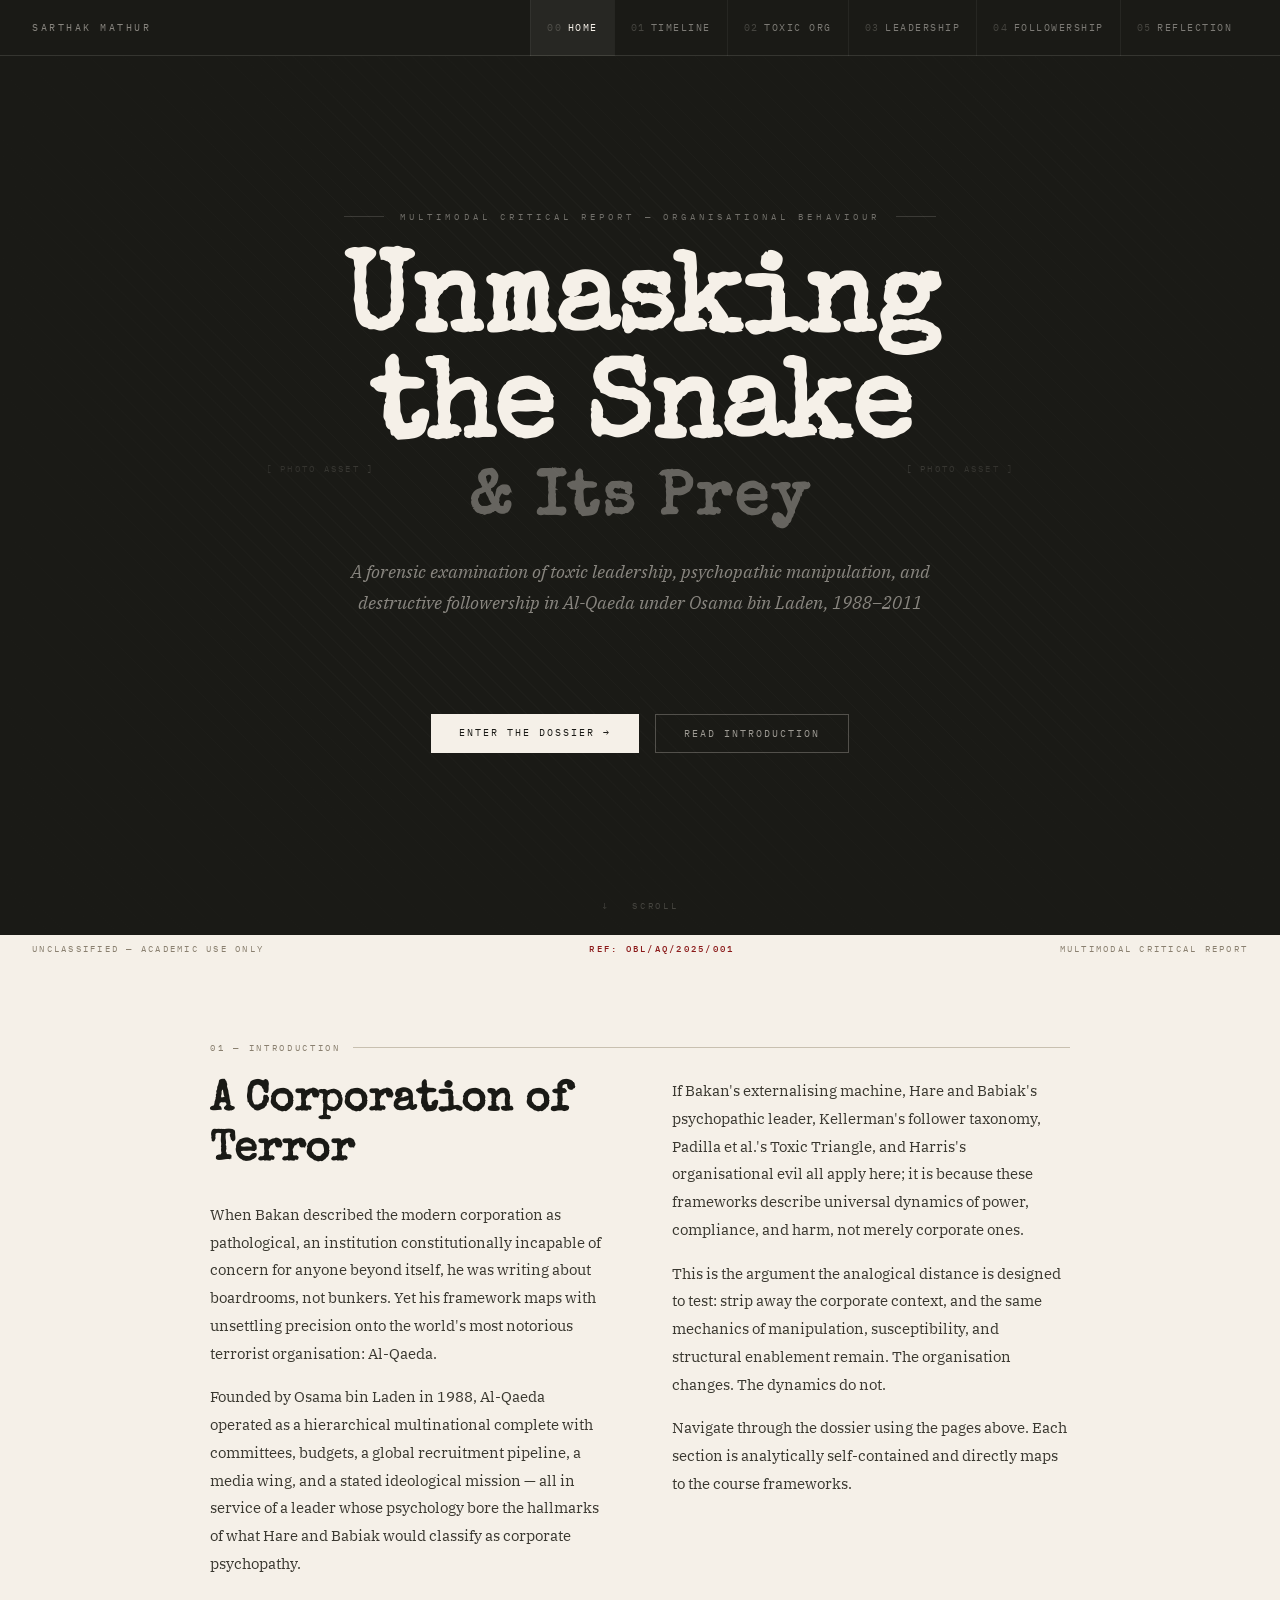
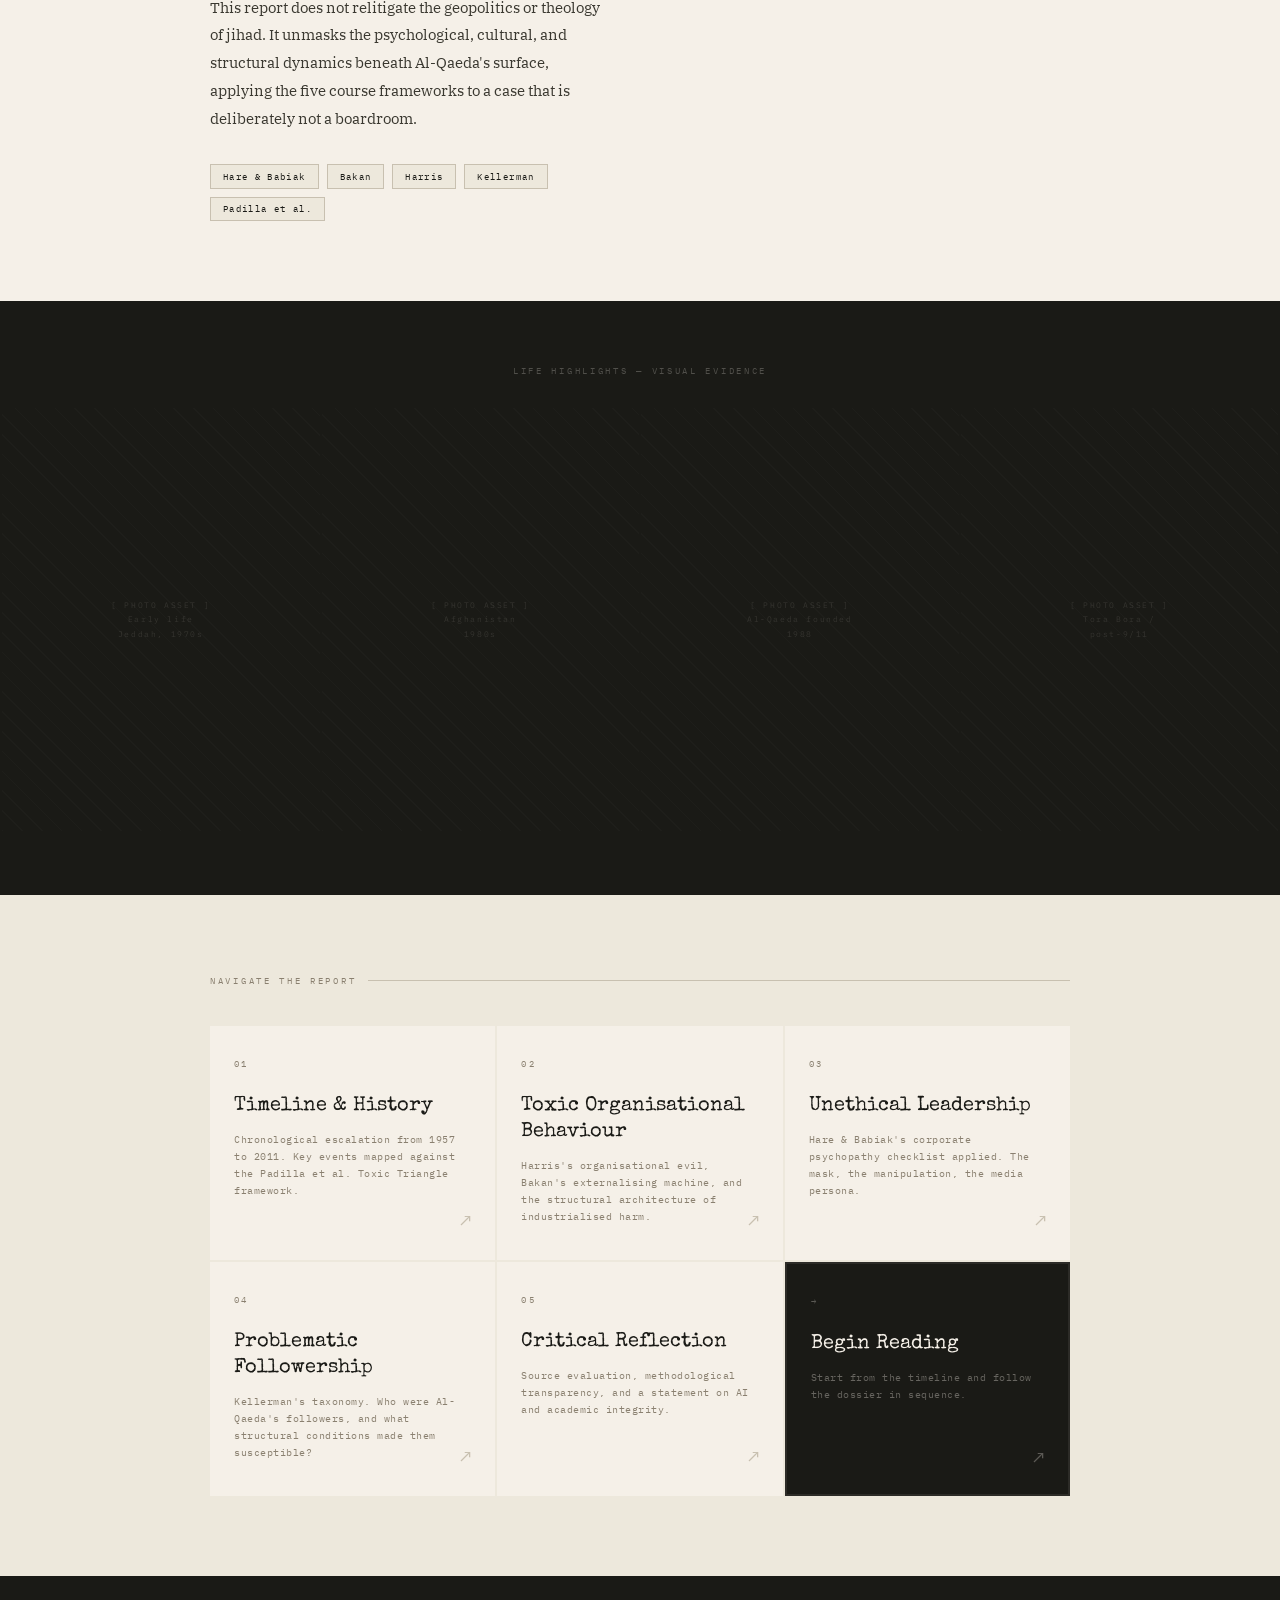
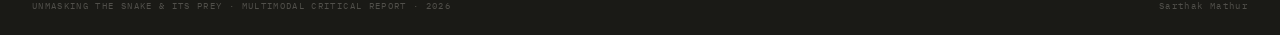
==== index.html @ 71ed33a8 "Initial upload" ====
<!DOCTYPE html>
<html lang="en">
<head>
<meta charset="UTF-8">
<meta name="viewport" content="width=device-width, initial-scale=1.0">
<title>Unmasking the Snake & Its Prey</title>
<link href="https://fonts.googleapis.com/css2?family=Special+Elite&family=IBM+Plex+Mono:wght@300;400;500;700&family=IBM+Plex+Serif:ital,wght@0,300;0,400;0,600;1,300;1,400&display=swap" rel="stylesheet">
<style>
*{margin:0;padding:0;box-sizing:border-box}

:root{
  --paper:#F5F0E8;
  --paper2:#EDE8DC;
  --paper3:#E4DDD0;
  --ink:#1A1A16;
  --ink2:#3A3830;
  --fade:#8A8070;
  --rule:#C8C0B0;
  --accent:#8B1A1A;
  --nav-h:56px;
}

html{scroll-behavior:smooth}

body{
  background:var(--ink);
  font-family:'IBM Plex Serif',serif;
  color:var(--ink);
  overflow-x:hidden;
}

/* ══ NAV ══════════════════════════════════════════════════════ */
nav{
  position:fixed;top:0;left:0;right:0;
  height:var(--nav-h);
  background:var(--ink);
  border-bottom:1px solid rgba(245,240,232,0.12);
  display:flex;align-items:center;
  padding:0 2rem;
  z-index:999;
  gap:0;
}

.nav-brand{
  font-family:'IBM Plex Mono',monospace;
  font-size:10px;
  letter-spacing:0.25em;
  color:rgba(245,240,232,0.5);
  text-transform:uppercase;
  flex-shrink:0;
  margin-right:auto;
}

.nav-links{
  display:flex;
  gap:0;
  list-style:none;
}

.nav-links a{
  font-family:'IBM Plex Mono',monospace;
  font-size:10px;
  letter-spacing:0.15em;
  color:rgba(245,240,232,0.45);
  text-decoration:none;
  padding:0 1rem;
  height:var(--nav-h);
  display:flex;align-items:center;
  border-left:1px solid rgba(245,240,232,0.06);
  transition:color 0.2s, background 0.2s;
  text-transform:uppercase;
}

.nav-links a:hover,.nav-links a.active{
  color:var(--paper);
  background:rgba(245,240,232,0.06);
}

.nav-links a span{
  display:inline-block;
  width:14px;
  color:rgba(245,240,232,0.2);
  margin-right:0.4rem;
}

/* burger for mobile */
.burger{
  display:none;
  flex-direction:column;gap:5px;
  cursor:pointer;padding:8px;margin-left:auto;
}
.burger div{width:22px;height:1px;background:var(--paper);transition:0.3s}

@media(max-width:820px){
  .nav-links{
    display:none;
    position:fixed;
    top:var(--nav-h);left:0;right:0;
    background:var(--ink);
    flex-direction:column;
    border-top:1px solid rgba(245,240,232,0.1);
    padding:0.5rem 0;
  }
  .nav-links.open{display:flex}
  .nav-links a{border-left:none;border-bottom:1px solid rgba(245,240,232,0.06);padding:0.9rem 2rem;height:auto}
  .burger{display:flex}
}

/* ══ HERO ══════════════════════════════════════════════════════ */
.hero{
  min-height:100vh;
  background:var(--ink);
  display:grid;
  grid-template-rows:1fr auto;
  position:relative;
  overflow:hidden;
  padding-top:var(--nav-h);
}

/* bleed photo panel */
.hero-photo-panel{
  position:absolute;
  inset:0;
  display:grid;
  grid-template-columns:1fr 1fr;
}

.hero-photo-panel .ph{
  overflow:hidden;
  position:relative;
}

.hero-photo-panel .ph img{
  width:100%;height:100%;
  object-fit:cover;
  opacity:0.22;
  filter:grayscale(100%);
  display:block;
}

/* placeholder when no image */
.hero-photo-panel .ph.empty{
  background:repeating-linear-gradient(
    45deg,
    rgba(245,240,232,0.015) 0px,
    rgba(245,240,232,0.015) 1px,
    transparent 1px,
    transparent 12px
  );
}

.hero-photo-panel .ph.empty::after{
  content:'[ PHOTO ASSET ]';
  position:absolute;
  top:50%;left:50%;
  transform:translate(-50%,-50%);
  font-family:'IBM Plex Mono',monospace;
  font-size:9px;
  letter-spacing:0.25em;
  color:rgba(245,240,232,0.15);
}

/* gradient overlay on photo panel */
.hero-overlay{
  position:absolute;
  inset:0;
  background:
    linear-gradient(to right, var(--ink) 0%, transparent 30%, transparent 70%, var(--ink) 100%),
    linear-gradient(to bottom, var(--ink) 0%, transparent 20%, transparent 75%, var(--ink) 100%);
}

/* hero content */
.hero-content{
  position:relative;
  z-index:2;
  display:flex;
  flex-direction:column;
  justify-content:center;
  align-items:center;
  text-align:center;
  padding:5rem 2rem 3rem;
  min-height:calc(100vh - 80px);
}

.hero-eyebrow{
  font-family:'IBM Plex Mono',monospace;
  font-size:9px;
  letter-spacing:0.45em;
  color:rgba(245,240,232,0.4);
  margin-bottom:2rem;
  text-transform:uppercase;
  display:flex;align-items:center;gap:1rem;
}

.hero-eyebrow::before,.hero-eyebrow::after{
  content:'';display:block;width:40px;height:1px;
  background:rgba(245,240,232,0.15);
}

.hero-title{
  font-family:'Special Elite',serif;
  font-size:clamp(3rem,9vw,7rem);
  color:var(--paper);
  line-height:0.95;
  letter-spacing:-0.01em;
  margin-bottom:1.5rem;
  max-width:900px;
}

.hero-title em{
  color:rgba(245,240,232,0.35);
  font-style:normal;
  display:block;
  font-size:0.55em;
  letter-spacing:0.05em;
  margin-top:0.4rem;
}

.hero-sub{
  font-family:'IBM Plex Serif',serif;
  font-style:italic;
  font-size:clamp(0.9rem,1.8vw,1.15rem);
  color:rgba(245,240,232,0.5);
  max-width:580px;
  line-height:1.7;
  margin-bottom:3rem;
}

.hero-meta{
  display:flex;
  gap:0;
  font-family:'IBM Plex Mono',monospace;
  font-size:9px;
  letter-spacing:0.15em;
  color:rgba(245,240,232,0.3);
  border:1px solid rgba(245,240,232,0.1);
  flex-wrap:wrap;
  justify-content:center;
}

.hero-meta span{
  padding:0.6rem 1.25rem;
  border-right:1px solid rgba(245,240,232,0.1);
}

.hero-meta span:last-child{border-right:none}

.hero-cta{
  margin-top:3rem;
  display:flex;gap:1rem;flex-wrap:wrap;justify-content:center;
}

.btn{
  font-family:'IBM Plex Mono',monospace;
  font-size:10px;
  letter-spacing:0.2em;
  text-decoration:none;
  padding:0.75rem 1.75rem;
  transition:0.2s;
  text-transform:uppercase;
}

.btn-primary{
  background:var(--paper);
  color:var(--ink);
}

.btn-primary:hover{background:var(--paper2)}

.btn-ghost{
  border:1px solid rgba(245,240,232,0.25);
  color:rgba(245,240,232,0.6);
}

.btn-ghost:hover{
  border-color:rgba(245,240,232,0.5);
  color:var(--paper);
}

/* scroll indicator */
.hero-scroll{
  position:relative;z-index:2;
  padding:1.5rem;
  text-align:center;
  font-family:'IBM Plex Mono',monospace;
  font-size:9px;
  letter-spacing:0.3em;
  color:rgba(245,240,232,0.2);
  animation:bob 2.5s ease-in-out infinite;
}

@keyframes bob{0%,100%{transform:translateY(0)}50%{transform:translateY(5px)}}

/* ══ STAMP BAR ══════════════════════════════════════════════ */
.stamp-bar{
  background:var(--paper);
  padding:0.5rem 2rem;
  display:flex;
  justify-content:space-between;
  align-items:center;
  font-family:'IBM Plex Mono',monospace;
  font-size:9px;
  letter-spacing:0.25em;
  color:var(--fade);
  flex-wrap:wrap;
  gap:0.5rem;
}

.stamp-bar .red{color:var(--accent);font-weight:500}

/* ══ INTRO SECTION ══════════════════════════════════════════ */
.intro-section{
  background:var(--paper);
  padding:5rem 2rem;
}

.intro-inner{
  max-width:860px;
  margin:0 auto;
}

.section-label{
  font-family:'IBM Plex Mono',monospace;
  font-size:9px;
  letter-spacing:0.3em;
  color:var(--fade);
  text-transform:uppercase;
  margin-bottom:1.5rem;
  display:flex;align-items:center;gap:0.75rem;
}

.section-label::after{
  content:'';flex:1;height:1px;background:var(--rule);
}

.intro-grid{
  display:grid;
  grid-template-columns:1fr 1fr;
  gap:4rem;
  align-items:start;
}

@media(max-width:640px){.intro-grid{grid-template-columns:1fr;gap:2rem}}

.intro-heading{
  font-family:'Special Elite',serif;
  font-size:clamp(1.8rem,3.5vw,2.6rem);
  line-height:1.2;
  color:var(--ink);
  margin-bottom:1.5rem;
}

.intro-prose{
  font-size:15px;
  line-height:1.85;
  color:var(--ink2);
}

.intro-prose p{margin-bottom:1rem}
.intro-prose p:last-child{margin-bottom:0}

/* framework pills */
.fw-list{
  display:flex;
  flex-wrap:wrap;
  gap:0.5rem;
  margin-top:2rem;
}

.fw-pill{
  font-family:'IBM Plex Mono',monospace;
  font-size:9px;
  letter-spacing:0.15em;
  color:var(--ink);
  border:1px solid var(--rule);
  padding:0.35rem 0.75rem;
  background:var(--paper2);
}

/* ══ PHOTO STRIP ════════════════════════════════════════════ */
.photo-strip{
  background:var(--ink);
  padding:4rem 0;
}

.photo-strip-label{
  font-family:'IBM Plex Mono',monospace;
  font-size:9px;
  letter-spacing:0.3em;
  color:rgba(245,240,232,0.25);
  text-align:center;
  margin-bottom:2rem;
  text-transform:uppercase;
}

.photo-row{
  display:grid;
  grid-template-columns:repeat(4,1fr);
  gap:2px;
  padding:0 2px;
}

@media(max-width:700px){.photo-row{grid-template-columns:1fr 1fr;gap:2px}}

.photo-card{
  position:relative;
  aspect-ratio:3/4;
  overflow:hidden;
  background:var(--ink2);
}

.photo-card img{
  width:100%;height:100%;
  object-fit:cover;
  display:block;
  filter:grayscale(80%);
  transition:filter 0.4s, transform 0.5s;
}

.photo-card:hover img{filter:grayscale(0%);transform:scale(1.03)}

.photo-card.empty{
  background:repeating-linear-gradient(
    45deg,
    rgba(245,240,232,0.02) 0,rgba(245,240,232,0.02) 1px,
    transparent 1px,transparent 14px
  );
  display:flex;flex-direction:column;
  align-items:center;justify-content:center;
  gap:0.5rem;
}

.photo-card.empty span{
  font-family:'IBM Plex Mono',monospace;
  font-size:8px;
  letter-spacing:0.2em;
  color:rgba(245,240,232,0.12);
  text-align:center;
  padding:0 1rem;
  line-height:1.8;
}

.photo-caption{
  position:absolute;
  bottom:0;left:0;right:0;
  padding:1.5rem 1rem 0.75rem;
  background:linear-gradient(to top, rgba(26,26,22,0.9) 0%, transparent 100%);
  font-family:'IBM Plex Mono',monospace;
  font-size:9px;
  letter-spacing:0.12em;
  color:rgba(245,240,232,0.6);
  line-height:1.5;
}

/* ══ PAGE NAV CARDS ═════════════════════════════════════════ */
.page-nav-section{
  background:var(--paper2);
  padding:5rem 2rem;
}

.page-nav-inner{max-width:860px;margin:0 auto}

.page-nav-grid{
  display:grid;
  grid-template-columns:repeat(3,1fr);
  gap:2px;
  margin-top:2.5rem;
}

@media(max-width:660px){.page-nav-grid{grid-template-columns:1fr}}

.page-card{
  background:var(--paper);
  padding:2rem 1.5rem;
  text-decoration:none;
  display:block;
  transition:background 0.2s;
  border-bottom:3px solid transparent;
  position:relative;
  overflow:hidden;
}

.page-card:hover{
  background:var(--ink);
}

.page-card:hover .pc-num,.page-card:hover .pc-title,.page-card:hover .pc-desc{
  color:var(--paper);
}

.page-card:hover .pc-arrow{color:rgba(245,240,232,0.5)}

.pc-num{
  font-family:'IBM Plex Mono',monospace;
  font-size:9px;
  letter-spacing:0.25em;
  color:var(--fade);
  margin-bottom:1.5rem;
  transition:color 0.2s;
}

.pc-title{
  font-family:'Special Elite',serif;
  font-size:1.25rem;
  color:var(--ink);
  line-height:1.3;
  margin-bottom:0.75rem;
  transition:color 0.2s;
}

.pc-desc{
  font-family:'IBM Plex Mono',monospace;
  font-size:10px;
  color:var(--fade);
  line-height:1.7;
  letter-spacing:0.05em;
  transition:color 0.2s;
}

.pc-arrow{
  position:absolute;
  bottom:1.5rem;right:1.5rem;
  font-family:'IBM Plex Mono',monospace;
  font-size:1.2rem;
  color:var(--rule);
  transition:color 0.2s, transform 0.2s;
}

.page-card:hover .pc-arrow{transform:translate(3px,-3px)}

/* ══ FOOTER ═════════════════════════════════════════════════ */
footer{
  background:var(--ink);
  padding:1.5rem 2rem;
  display:flex;
  justify-content:space-between;
  align-items:center;
  font-family:'IBM Plex Mono',monospace;
  font-size:9px;
  letter-spacing:0.15em;
  color:rgba(245,240,232,0.25);
  flex-wrap:wrap;
  gap:0.5rem;
}

</style>
</head>
<body>

<!-- NAV -->
<nav>
  <div class="nav-brand">Sarthak Mathur</div>
  <ul class="nav-links" id="navLinks">
    <li><a href="index.html" class="active"><span>00</span>HOME</a></li>
    <li><a href="timeline.html"><span>01</span>TIMELINE</a></li>
    <li><a href="toxic-org.html"><span>02</span>TOXIC ORG</a></li>
    <li><a href="leadership.html"><span>03</span>LEADERSHIP</a></li>
    <li><a href="followership.html"><span>04</span>FOLLOWERSHIP</a></li>
    <li><a href="reflection.html"><span>05</span>REFLECTION</a></li>
  </ul>
  <div class="burger" onclick="document.getElementById('navLinks').classList.toggle('open')">
    <div></div><div></div><div></div>
  </div>
</nav>

<!-- HERO -->
<section class="hero">

  <!-- background photo panels -->
  <div class="hero-photo-panel">
    <div class="ph empty">
      <!-- REPLACE: add img tag with your chosen photo 
           e.g. <img src="assets/photo-left.jpg" alt="..."> -->
    </div>
    <div class="ph empty">
      <!-- REPLACE: add img tag with your chosen photo
           e.g. <img src="assets/photo-right.jpg" alt="..."> -->
    </div>
  </div>
  <div class="hero-overlay"></div>

  <div class="hero-content">
    <div class="hero-eyebrow">Multimodal Critical Report — Organisational Behaviour</div>
    <h1 class="hero-title">
      Unmasking<br>the Snake
      <em>& Its Prey</em>
    </h1>
    <p class="hero-sub">
      A forensic examination of toxic leadership, psychopathic manipulation,
      and destructive followership in Al-Qaeda under Osama bin Laden, 1988–2011
    </p>
    <div class="hero-cta">
      <a href="timeline.html" class="btn btn-primary">Enter the Dossier →</a>
      <a href="#intro" class="btn btn-ghost">Read Introduction</a>
    </div>
  </div>

  <div class="hero-scroll">↓ &nbsp; SCROLL</div>
</section>

<!-- STAMP BAR -->
<div class="stamp-bar">
  <span>UNCLASSIFIED — ACADEMIC USE ONLY</span>
  <span class="red">REF: OBL/AQ/2025/001</span>
  <span>MULTIMODAL CRITICAL REPORT</span>
</div>

<!-- INTRODUCTION -->
<section class="intro-section" id="intro">
  <div class="intro-inner">
    <div class="section-label">01 — Introduction</div>
    <div class="intro-grid">
      <div>
        <h2 class="intro-heading">A Corporation of Terror</h2>
        <div class="intro-prose">
          <p>When Bakan described the modern corporation as pathological, an institution constitutionally incapable of concern for anyone beyond itself, he was writing about boardrooms, not bunkers. Yet his framework maps with unsettling precision onto the world's most notorious terrorist organisation: Al-Qaeda.</p>
          <p>Founded by Osama bin Laden in 1988, Al-Qaeda operated as a hierarchical multinational complete with committees, budgets, a global recruitment pipeline, a media wing, and a stated ideological mission — all in service of a leader whose psychology bore the hallmarks of what Hare and Babiak would classify as corporate psychopathy.</p>
          <p>This report does not relitigate the geopolitics or theology of jihad. It unmasks the psychological, cultural, and structural dynamics beneath Al-Qaeda's surface, applying the five course frameworks to a case that is deliberately not a boardroom.</p>
        </div>
        <div class="fw-list">
          <span class="fw-pill">Hare & Babiak</span>
          <span class="fw-pill">Bakan</span>
          <span class="fw-pill">Harris</span>
          <span class="fw-pill">Kellerman</span>
          <span class="fw-pill">Padilla et al.</span>
        </div>
      </div>
      <div>
        <div class="intro-prose">
          <p>If Bakan's externalising machine, Hare and Babiak's psychopathic leader, Kellerman's follower taxonomy, Padilla et al.'s Toxic Triangle, and Harris's organisational evil all apply here; it is because these frameworks describe universal dynamics of power, compliance, and harm, not merely corporate ones.</p>
          <p>This is the argument the analogical distance is designed to test: strip away the corporate context, and the same mechanics of manipulation, susceptibility, and structural enablement remain. The organisation changes. The dynamics do not.</p>
          <p>Navigate through the dossier using the pages above. Each section is analytically self-contained and directly maps to the course frameworks.</p>
        </div>
      </div>
    </div>
  </div>
</section>

<!-- PHOTO STRIP -->
<section class="photo-strip">
  <div class="photo-strip-label">Life Highlights — Visual Evidence</div>
  <div class="photo-row">

    <div class="photo-card empty">
      <!-- REPLACE with: <img src="assets/photo1.jpg" alt="Early life, Jeddah"> -->
      <span>[ PHOTO ASSET ]<br>Early life<br>Jeddah, 1970s</span>
    </div>

    <div class="photo-card empty">
      <!-- REPLACE with: <img src="assets/photo2.jpg" alt="Afghanistan, 1980s"> -->
      <span>[ PHOTO ASSET ]<br>Afghanistan<br>1980s</span>
    </div>

    <div class="photo-card empty">
      <!-- REPLACE with: <img src="assets/photo3.jpg" alt="Al-Qaeda founding"> -->
      <span>[ PHOTO ASSET ]<br>Al-Qaeda founded<br>1988</span>
    </div>

    <div class="photo-card empty">
      <!-- REPLACE with: <img src="assets/photo4.jpg" alt="Tora Bora / 2001"> -->
      <span>[ PHOTO ASSET ]<br>Tora Bora /<br>post-9/11</span>
    </div>

  </div>
</section>

<!-- PAGE NAVIGATION CARDS -->
<section class="page-nav-section">
  <div class="page-nav-inner">
    <div class="section-label">Navigate the Report</div>
    <div class="page-nav-grid">

      <a href="timeline.html" class="page-card">
        <div class="pc-num">01</div>
        <div class="pc-title">Timeline & History</div>
        <div class="pc-desc">Chronological escalation from 1957 to 2011. Key events mapped against the Padilla et al. Toxic Triangle framework.</div>
        <div class="pc-arrow">↗</div>
      </a>

      <a href="toxic-org.html" class="page-card">
        <div class="pc-num">02</div>
        <div class="pc-title">Toxic Organisational Behaviour</div>
        <div class="pc-desc">Harris's organisational evil, Bakan's externalising machine, and the structural architecture of industrialised harm.</div>
        <div class="pc-arrow">↗</div>
      </a>

      <a href="leadership.html" class="page-card">
        <div class="pc-num">03</div>
        <div class="pc-title">Unethical Leadership</div>
        <div class="pc-desc">Hare & Babiak's corporate psychopathy checklist applied. The mask, the manipulation, the media persona.</div>
        <div class="pc-arrow">↗</div>
      </a>

      <a href="followership.html" class="page-card">
        <div class="pc-num">04</div>
        <div class="pc-title">Problematic Followership</div>
        <div class="pc-desc">Kellerman's taxonomy. Who were Al-Qaeda's followers, and what structural conditions made them susceptible?</div>
        <div class="pc-arrow">↗</div>
      </a>

      <a href="reflection.html" class="page-card">
        <div class="pc-num">05</div>
        <div class="pc-title">Critical Reflection</div>
        <div class="pc-desc">Source evaluation, methodological transparency, and a statement on AI and academic integrity.</div>
        <div class="pc-arrow">↗</div>
      </a>

      <a href="timeline.html" class="page-card" style="background:var(--ink);border:2px solid rgba(245,240,232,0.08)">
        <div class="pc-num" style="color:rgba(245,240,232,0.3)">→</div>
        <div class="pc-title" style="color:var(--paper)">Begin Reading</div>
        <div class="pc-desc" style="color:rgba(245,240,232,0.35)">Start from the timeline and follow the dossier in sequence.</div>
        <div class="pc-arrow" style="color:rgba(245,240,232,0.3)">↗</div>
      </a>

    </div>
  </div>
</section>

<footer>
  <span>UNMASKING THE SNAKE & ITS PREY · MULTIMODAL CRITICAL REPORT · 2026</span>
  <span>Sarthak Mathur</span>
</footer>

</body>
</html>
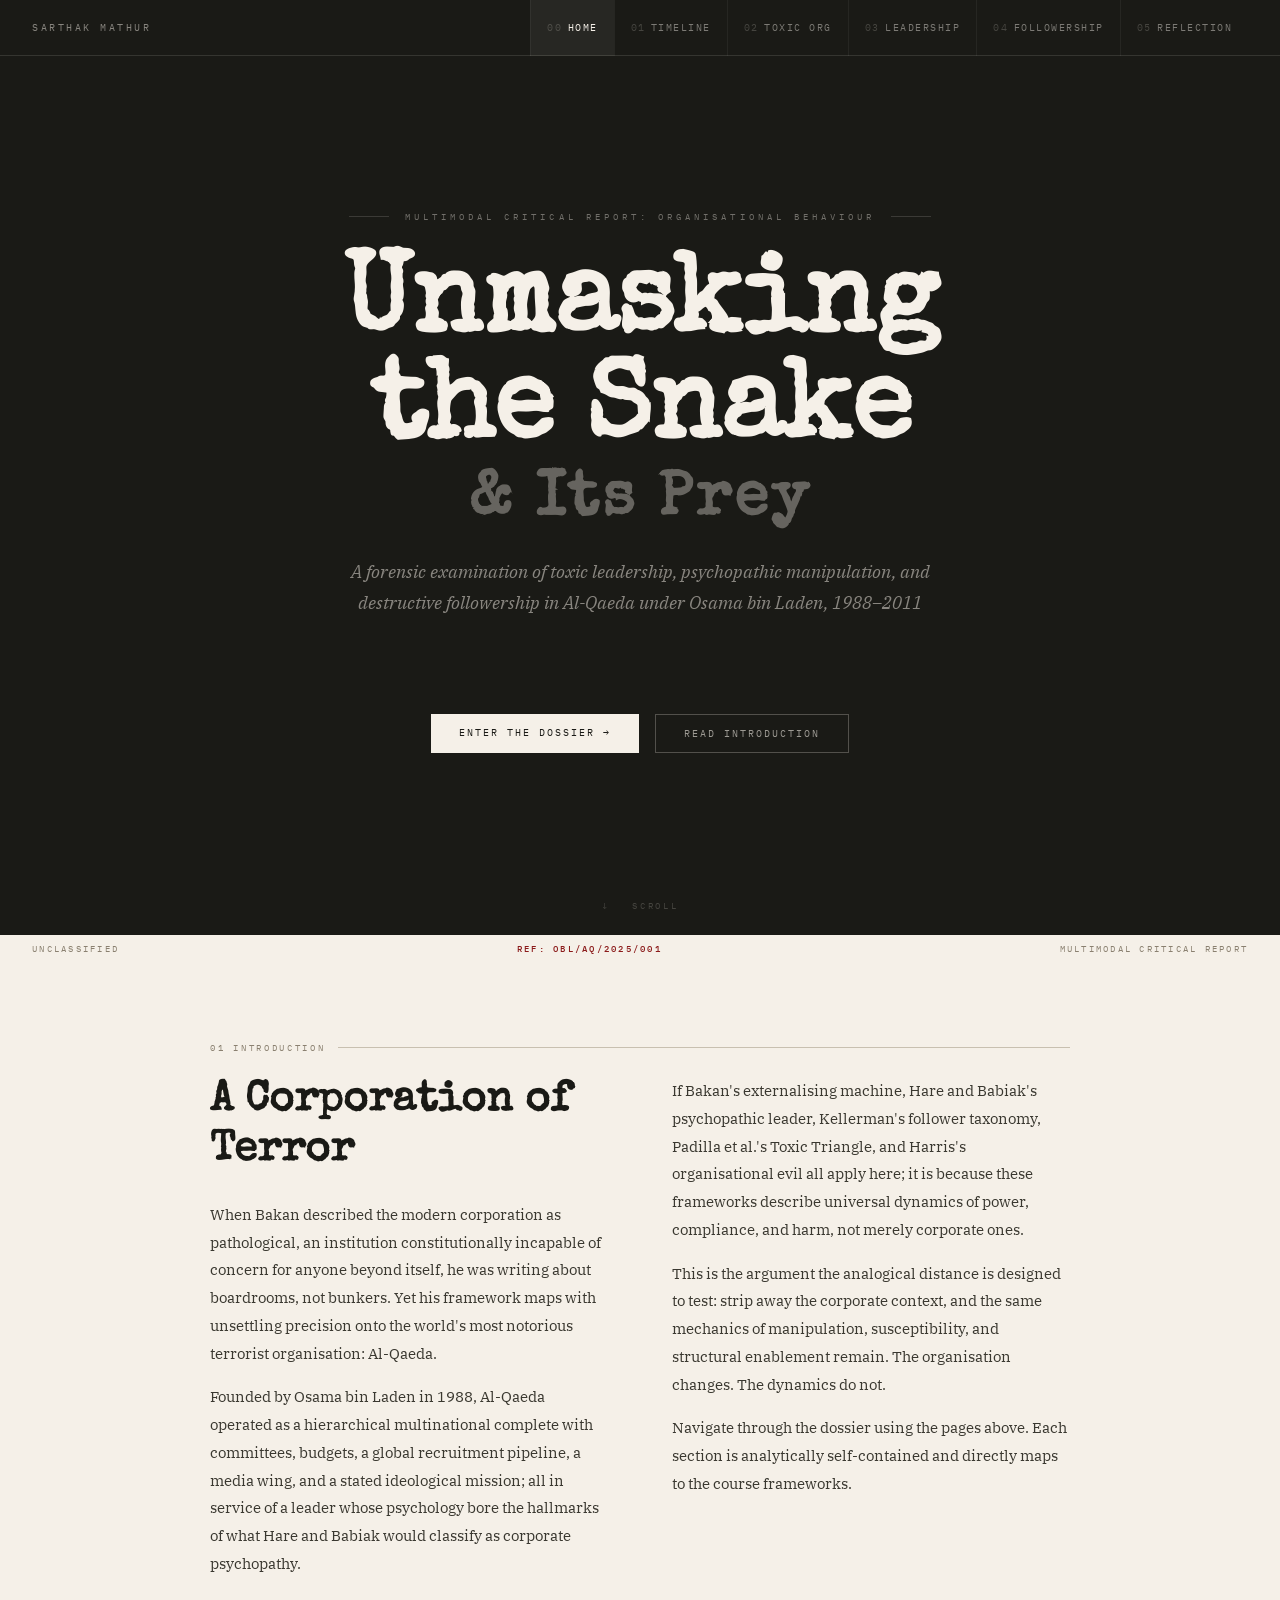
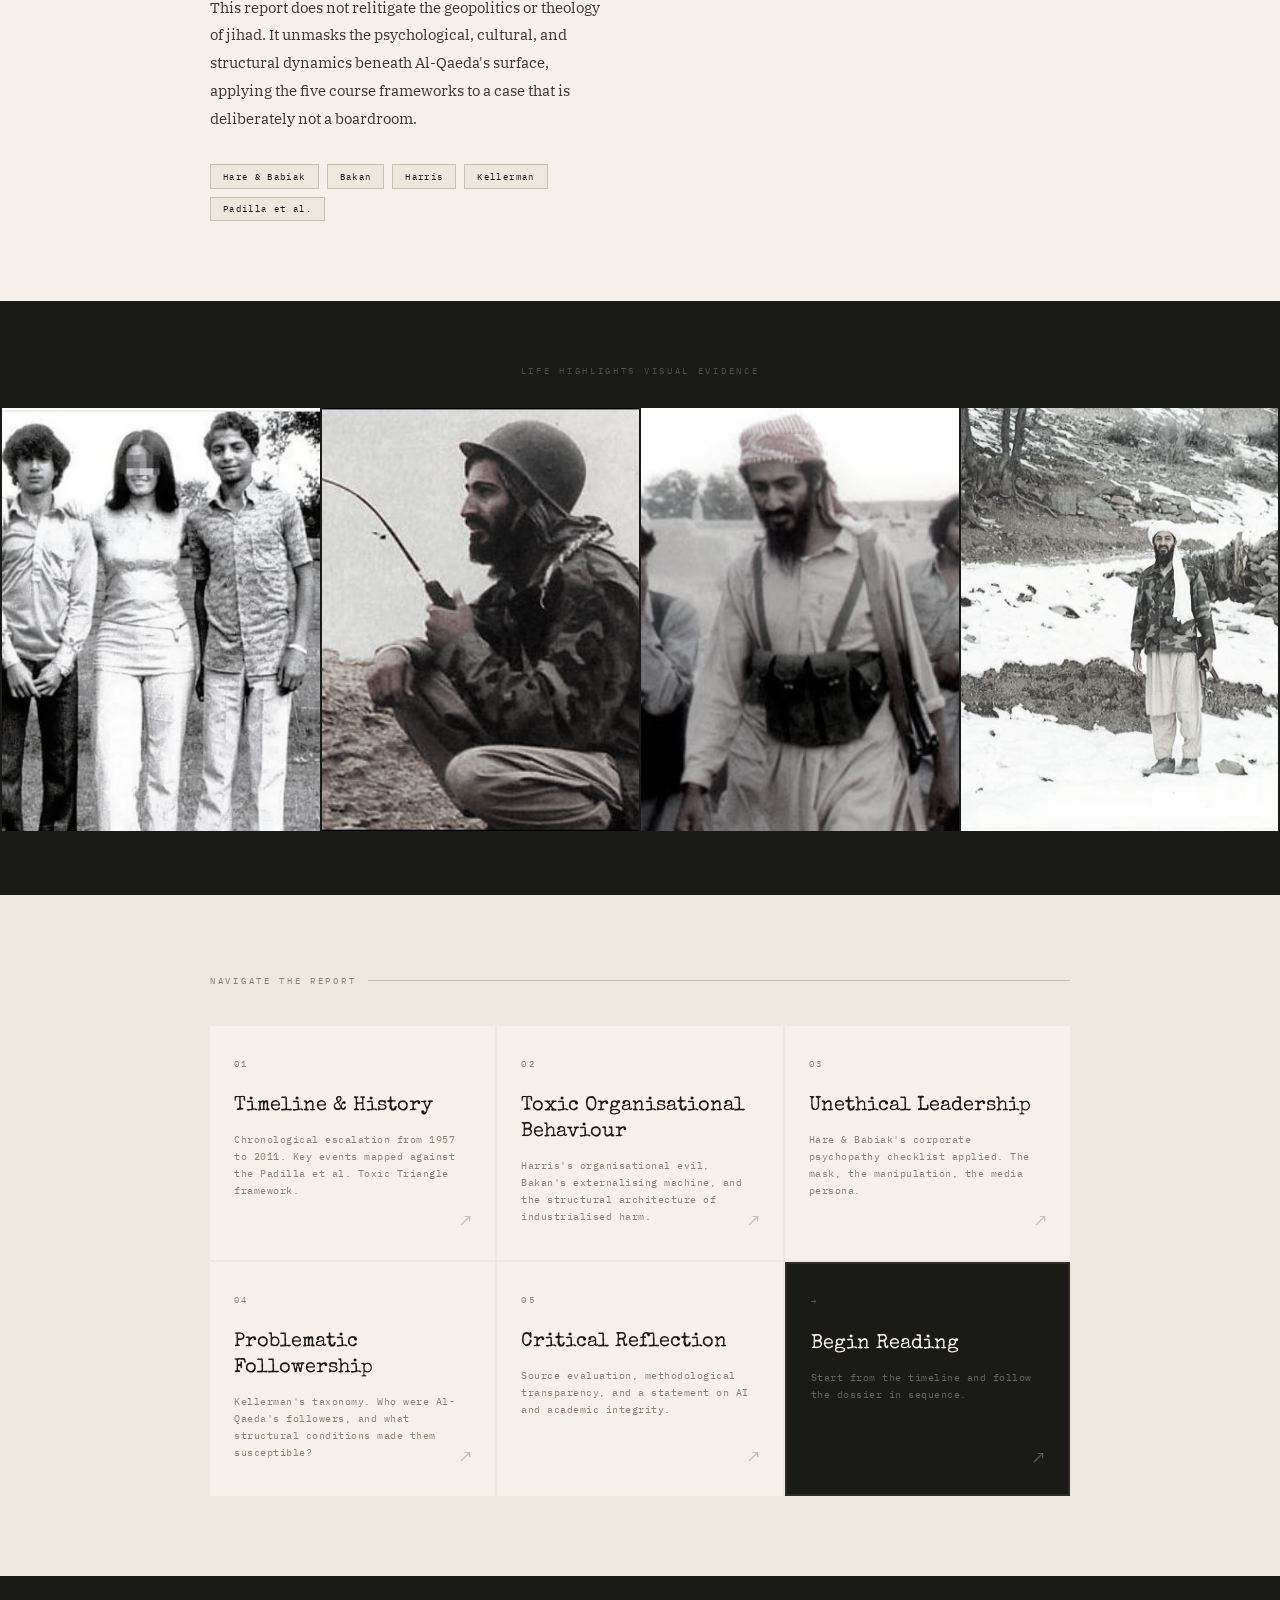
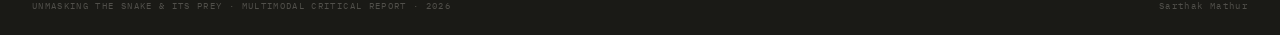
==== commit afedce53: "added asset images and embedded videos" ====
--- a/index.html
+++ b/index.html
@@ -566,21 +566,10 @@
 <!-- HERO -->
 <section class="hero">
 
-  <!-- background photo panels -->
-  <div class="hero-photo-panel">
-    <div class="ph empty">
-      <!-- REPLACE: add img tag with your chosen photo 
-           e.g. <img src="assets/photo-left.jpg" alt="..."> -->
-    </div>
-    <div class="ph empty">
-      <!-- REPLACE: add img tag with your chosen photo
-           e.g. <img src="assets/photo-right.jpg" alt="..."> -->
-    </div>
-  </div>
   <div class="hero-overlay"></div>
 
   <div class="hero-content">
-    <div class="hero-eyebrow">Multimodal Critical Report — Organisational Behaviour</div>
+    <div class="hero-eyebrow">Multimodal Critical Report: Organisational Behaviour</div>
     <h1 class="hero-title">
       Unmasking<br>the Snake
       <em>& Its Prey</em>
@@ -600,7 +589,7 @@
 
 <!-- STAMP BAR -->
 <div class="stamp-bar">
-  <span>UNCLASSIFIED — ACADEMIC USE ONLY</span>
+  <span>UNCLASSIFIED</span>
   <span class="red">REF: OBL/AQ/2025/001</span>
   <span>MULTIMODAL CRITICAL REPORT</span>
 </div>
@@ -608,13 +597,13 @@
 <!-- INTRODUCTION -->
 <section class="intro-section" id="intro">
   <div class="intro-inner">
-    <div class="section-label">01 — Introduction</div>
+    <div class="section-label">01 Introduction</div>
     <div class="intro-grid">
       <div>
         <h2 class="intro-heading">A Corporation of Terror</h2>
         <div class="intro-prose">
           <p>When Bakan described the modern corporation as pathological, an institution constitutionally incapable of concern for anyone beyond itself, he was writing about boardrooms, not bunkers. Yet his framework maps with unsettling precision onto the world's most notorious terrorist organisation: Al-Qaeda.</p>
-          <p>Founded by Osama bin Laden in 1988, Al-Qaeda operated as a hierarchical multinational complete with committees, budgets, a global recruitment pipeline, a media wing, and a stated ideological mission — all in service of a leader whose psychology bore the hallmarks of what Hare and Babiak would classify as corporate psychopathy.</p>
+          <p>Founded by Osama bin Laden in 1988, Al-Qaeda operated as a hierarchical multinational complete with committees, budgets, a global recruitment pipeline, a media wing, and a stated ideological mission; all in service of a leader whose psychology bore the hallmarks of what Hare and Babiak would classify as corporate psychopathy.</p>
           <p>This report does not relitigate the geopolitics or theology of jihad. It unmasks the psychological, cultural, and structural dynamics beneath Al-Qaeda's surface, applying the five course frameworks to a case that is deliberately not a boardroom.</p>
         </div>
         <div class="fw-list">
@@ -638,27 +627,23 @@
 
 <!-- PHOTO STRIP -->
 <section class="photo-strip">
-  <div class="photo-strip-label">Life Highlights — Visual Evidence</div>
+  <div class="photo-strip-label">Life Highlights Visual Evidence</div>
   <div class="photo-row">
 
     <div class="photo-card empty">
-      <!-- REPLACE with: <img src="assets/photo1.jpg" alt="Early life, Jeddah"> -->
-      <span>[ PHOTO ASSET ]<br>Early life<br>Jeddah, 1970s</span>
+      <img src="assets/3.jpg" alt="Early life, Jeddah 1970s">
     </div>
 
     <div class="photo-card empty">
-      <!-- REPLACE with: <img src="assets/photo2.jpg" alt="Afghanistan, 1980s"> -->
-      <span>[ PHOTO ASSET ]<br>Afghanistan<br>1980s</span>
+      <img src="assets/4.jpg" alt="Afghanistan, 1980s">
     </div>
 
     <div class="photo-card empty">
-      <!-- REPLACE with: <img src="assets/photo3.jpg" alt="Al-Qaeda founding"> -->
-      <span>[ PHOTO ASSET ]<br>Al-Qaeda founded<br>1988</span>
+      <img src="assets/5.jpg" alt="Al-Qaeda founding, 1988">
     </div>
 
     <div class="photo-card empty">
-      <!-- REPLACE with: <img src="assets/photo4.jpg" alt="Tora Bora / 2001"> -->
-      <span>[ PHOTO ASSET ]<br>Tora Bora /<br>post-9/11</span>
+      <img src="assets/6.jpg" alt="Tora Bora / post-9/11">
     </div>
 
   </div>
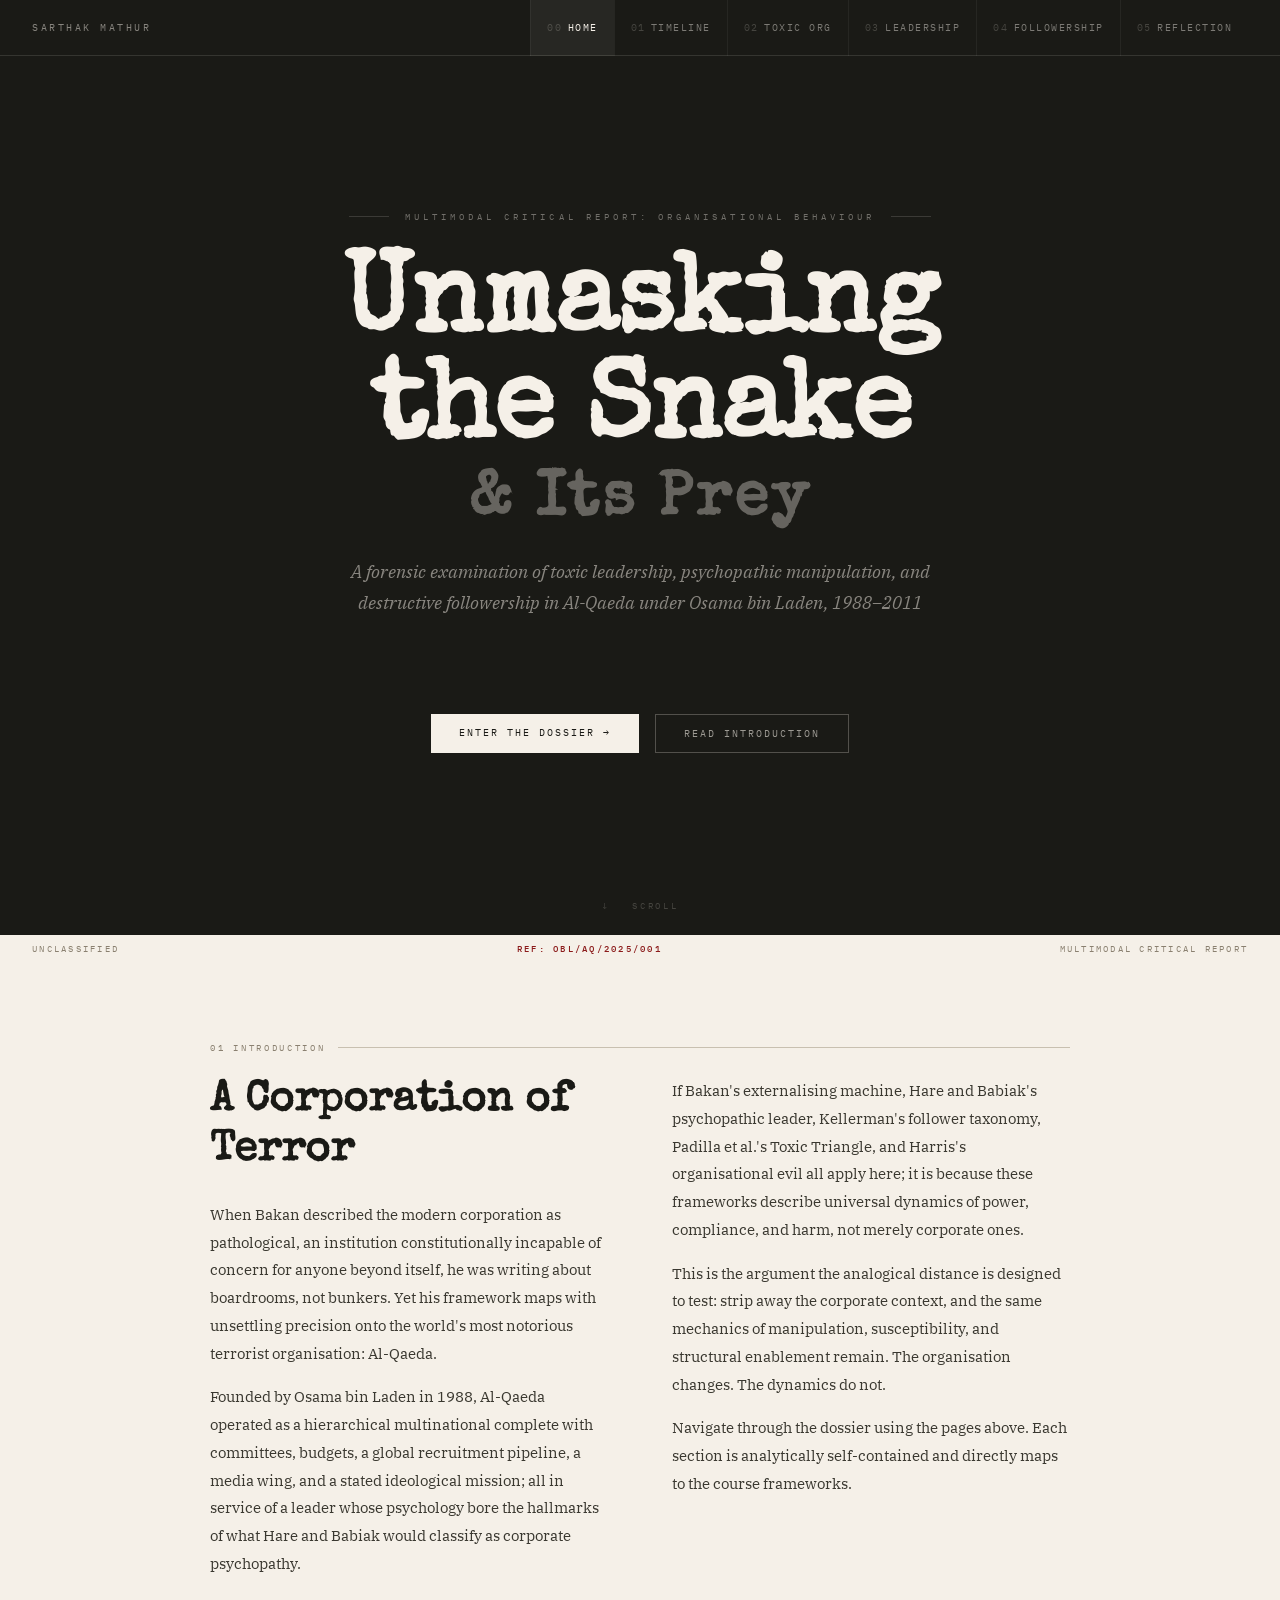
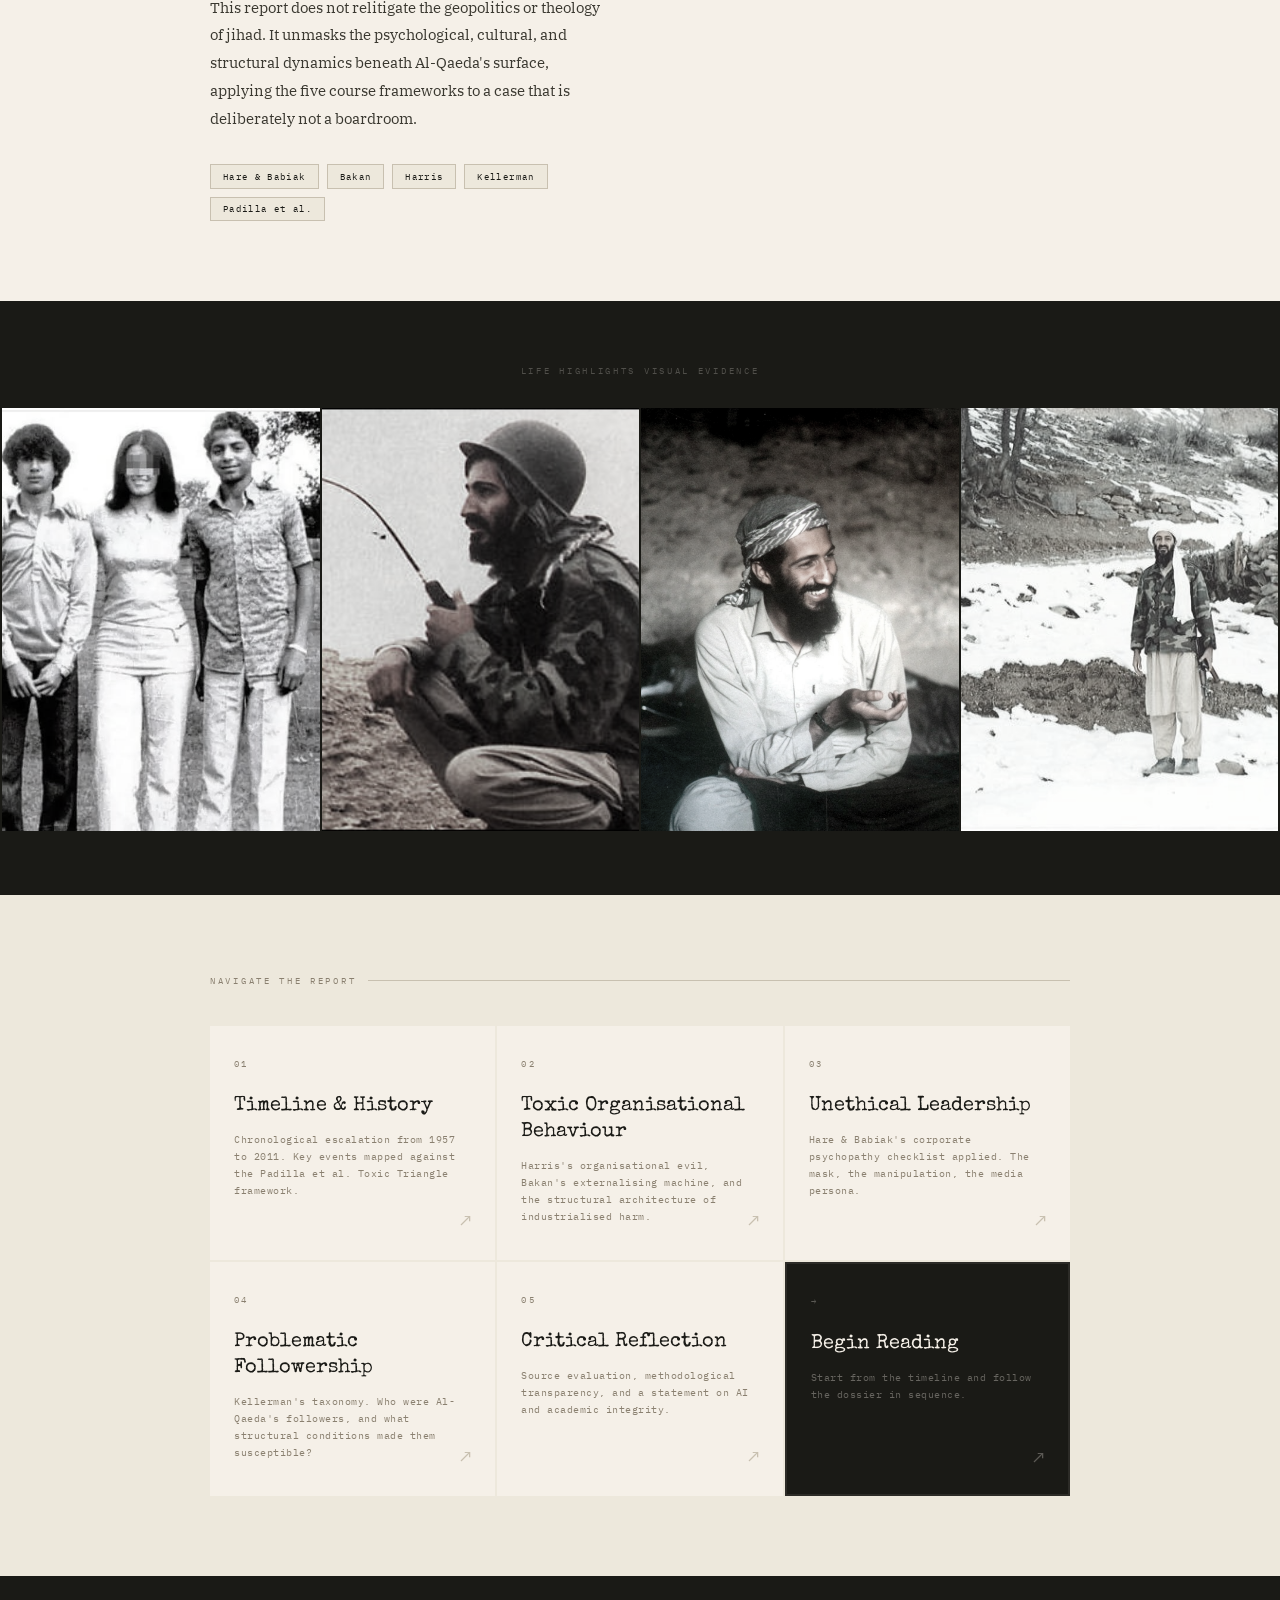
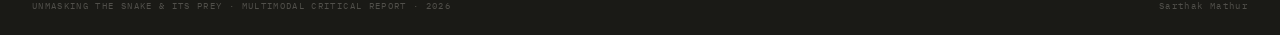
==== commit 1f72caea: "fix: images" ====
--- a/index.html
+++ b/index.html
@@ -630,19 +630,19 @@
   <div class="photo-strip-label">Life Highlights Visual Evidence</div>
   <div class="photo-row">
 
-    <div class="photo-card empty">
+    <div class="photo-card">
       <img src="assets/3.jpg" alt="Early life, Jeddah 1970s">
     </div>
 
-    <div class="photo-card empty">
+    <div class="photo-card">
       <img src="assets/4.jpg" alt="Afghanistan, 1980s">
     </div>
 
-    <div class="photo-card empty">
-      <img src="assets/5.jpg" alt="Al-Qaeda founding, 1988">
+    <div class="photo-card">
+      <img src="assets/13.jpg" alt="Al-Qaeda founding, 1988">
     </div>
 
-    <div class="photo-card empty">
+    <div class="photo-card">
       <img src="assets/6.jpg" alt="Tora Bora / post-9/11">
     </div>
 
